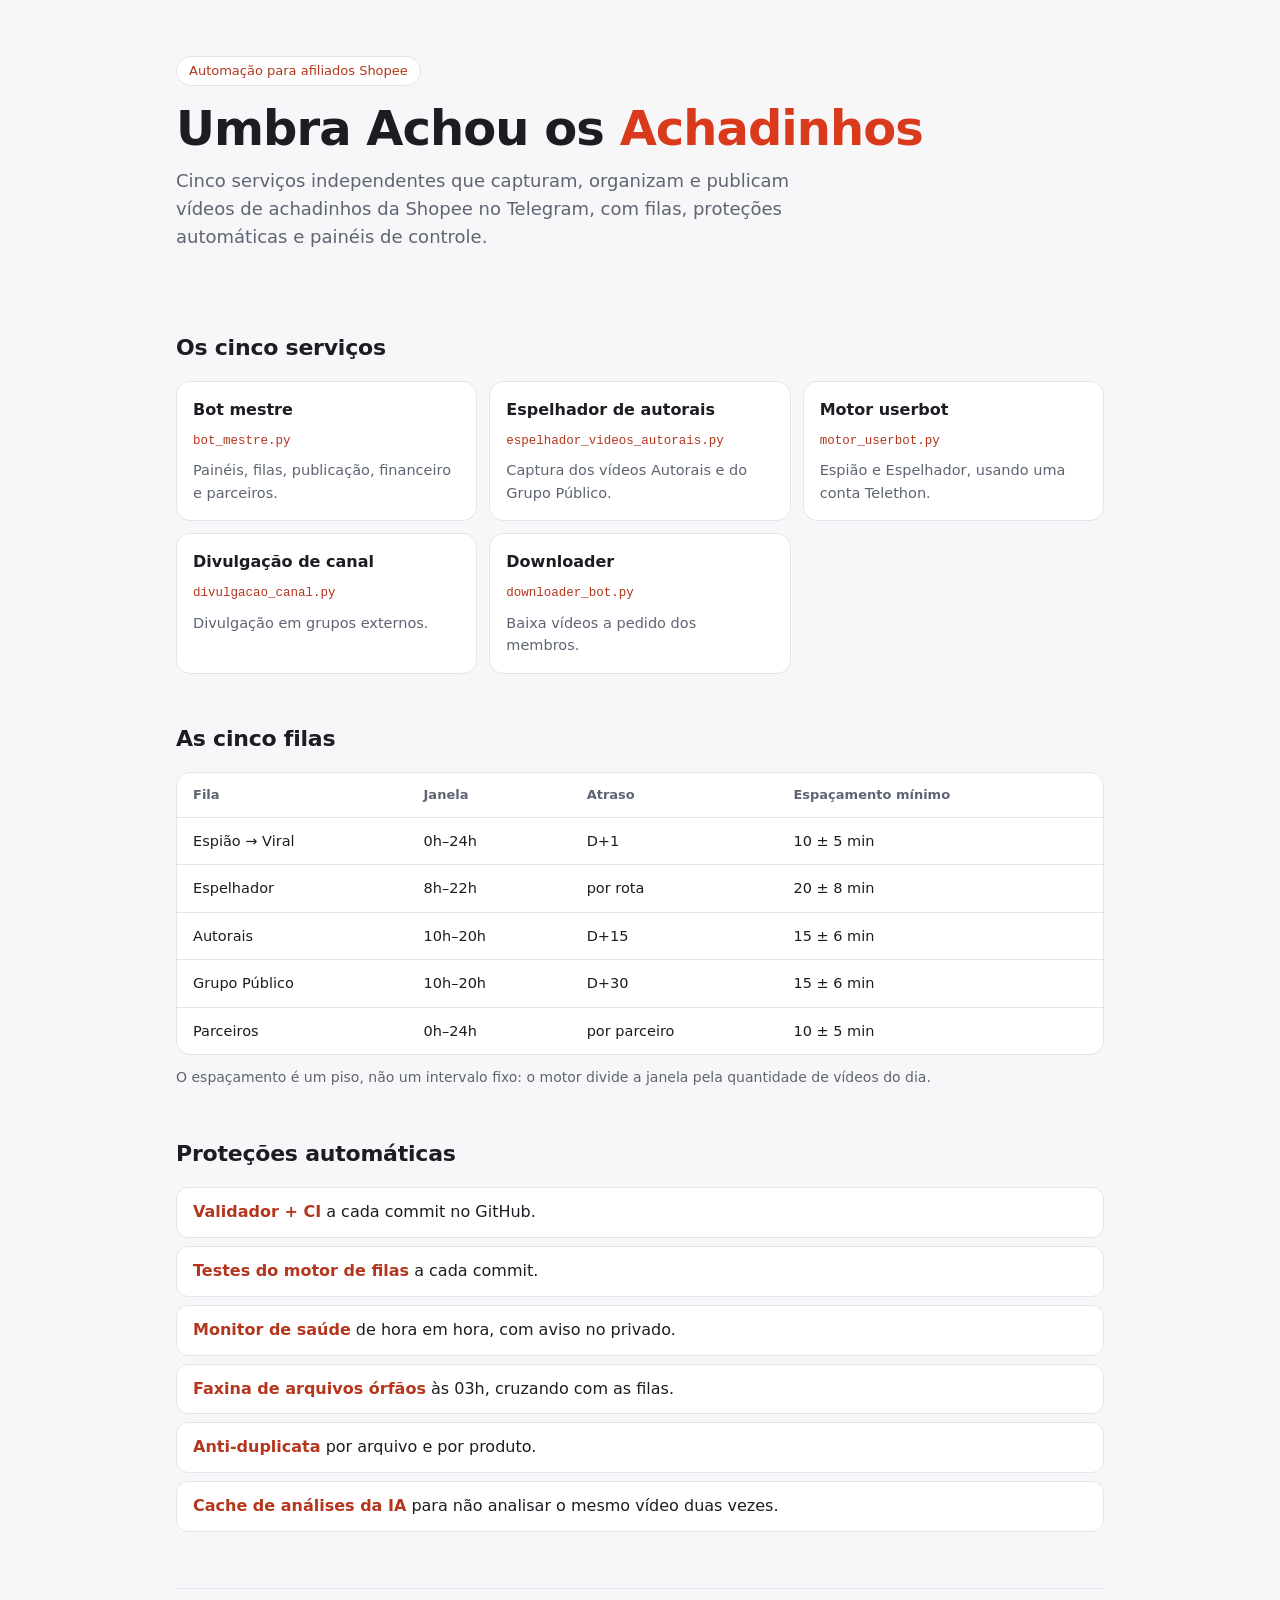
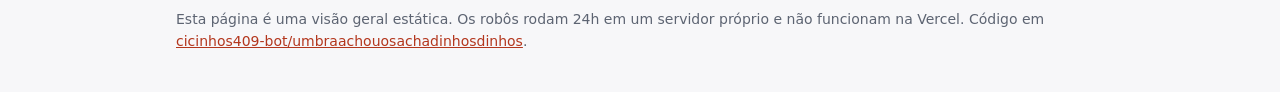
==== public/index.html @ 1a8b293b "vercel: site estático de visão geral e vercel.json Adiciona public/index.html (visão geral dos servi" ====
<!doctype html>
<html lang="pt-BR">
<head>
<meta charset="utf-8">
<meta name="viewport" content="width=device-width, initial-scale=1">
<title>Umbra Achou os Achadinhos</title>
<meta name="description" content="Visão geral do ecossistema de automação para afiliados Shopee no Telegram: serviços, filas e proteções.">
<link rel="icon" href="data:image/svg+xml,%3Csvg xmlns='http://www.w3.org/2000/svg' viewBox='0 0 64 64'%3E%3Crect width='64' height='64' rx='14' fill='%23ee4d2d'/%3E%3Cpath d='M20 24h24l-2 22H22z' fill='none' stroke='%23fff' stroke-width='4' stroke-linejoin='round'/%3E%3Cpath d='M26 24a6 6 0 0 1 12 0' fill='none' stroke='%23fff' stroke-width='4'/%3E%3C/svg%3E">
<style>
  :root {
    --bg: #0f1115;
    --card: #181b22;
    --line: #272b35;
    --text: #eef0f4;
    --muted: #9aa1b0;
    --accent: #ee4d2d;
    --accent-2: #ffb199;
  }
  @media (prefers-color-scheme: light) {
    :root {
      --bg: #f7f7f9;
      --card: #ffffff;
      --line: #e3e5ea;
      --text: #1b1d23;
      --muted: #5d6472;
      --accent: #d93a1c;
      --accent-2: #b3361d;
    }
  }
  * { box-sizing: border-box; }
  html { -webkit-text-size-adjust: 100%; }
  body {
    margin: 0;
    background: var(--bg);
    color: var(--text);
    font: 16px/1.55 system-ui, -apple-system, "Segoe UI", Roboto, sans-serif;
  }
  .wrap { max-width: 960px; margin: 0 auto; padding: 0 16px; }
  header { padding: 56px 0 32px; }
  .tag {
    display: inline-block;
    font-size: 13px;
    color: var(--accent-2);
    border: 1px solid var(--line);
    border-radius: 999px;
    padding: 4px 12px;
    background: var(--card);
  }
  h1 { font-size: clamp(30px, 6vw, 48px); line-height: 1.1; margin: 16px 0 12px; letter-spacing: -0.02em; }
  h1 span { color: var(--accent); }
  .lead { color: var(--muted); max-width: 640px; margin: 0; font-size: 18px; }
  h2 { font-size: 22px; margin: 48px 0 16px; letter-spacing: -0.01em; }
  .grid { display: grid; gap: 12px; grid-template-columns: repeat(auto-fill, minmax(260px, 1fr)); }
  .card { background: var(--card); border: 1px solid var(--line); border-radius: 14px; padding: 16px; }
  .card h3 { margin: 0 0 4px; font-size: 16px; }
  .card code { font-size: 12.5px; color: var(--accent-2); }
  .card p { margin: 8px 0 0; color: var(--muted); font-size: 14.5px; }
  .table-box { overflow-x: auto; border: 1px solid var(--line); border-radius: 14px; background: var(--card); }
  table { border-collapse: collapse; width: 100%; min-width: 520px; font-size: 14.5px; }
  th, td { text-align: left; padding: 12px 16px; border-bottom: 1px solid var(--line); }
  th { color: var(--muted); font-weight: 600; font-size: 13px; }
  tr:last-child td { border-bottom: 0; }
  ul.checks { list-style: none; margin: 0; padding: 0; display: grid; gap: 8px; }
  ul.checks li { background: var(--card); border: 1px solid var(--line); border-radius: 12px; padding: 12px 16px; }
  ul.checks b { color: var(--accent-2); }
  .note { color: var(--muted); font-size: 14px; margin-top: 12px; }
  footer { margin: 56px 0 40px; padding-top: 20px; border-top: 1px solid var(--line); color: var(--muted); font-size: 14px; }
  footer a { color: var(--accent-2); }
</style>
</head>
<body>
<div class="wrap">
  <header>
    <span class="tag">Automação para afiliados Shopee</span>
    <h1>Umbra Achou os <span>Achadinhos</span></h1>
    <p class="lead">Cinco serviços independentes que capturam, organizam e publicam vídeos de achadinhos da Shopee no Telegram, com filas, proteções automáticas e painéis de controle.</p>
  </header>

  <main>
    <h2>Os cinco serviços</h2>
    <div class="grid">
      <div class="card"><h3>Bot mestre</h3><code>bot_mestre.py</code><p>Painéis, filas, publicação, financeiro e parceiros.</p></div>
      <div class="card"><h3>Espelhador de autorais</h3><code>espelhador_videos_autorais.py</code><p>Captura dos vídeos Autorais e do Grupo Público.</p></div>
      <div class="card"><h3>Motor userbot</h3><code>motor_userbot.py</code><p>Espião e Espelhador, usando uma conta Telethon.</p></div>
      <div class="card"><h3>Divulgação de canal</h3><code>divulgacao_canal.py</code><p>Divulgação em grupos externos.</p></div>
      <div class="card"><h3>Downloader</h3><code>downloader_bot.py</code><p>Baixa vídeos a pedido dos membros.</p></div>
    </div>

    <h2>As cinco filas</h2>
    <div class="table-box">
      <table>
        <thead><tr><th>Fila</th><th>Janela</th><th>Atraso</th><th>Espaçamento mínimo</th></tr></thead>
        <tbody>
          <tr><td>Espião → Viral</td><td>0h–24h</td><td>D+1</td><td>10 ± 5 min</td></tr>
          <tr><td>Espelhador</td><td>8h–22h</td><td>por rota</td><td>20 ± 8 min</td></tr>
          <tr><td>Autorais</td><td>10h–20h</td><td>D+15</td><td>15 ± 6 min</td></tr>
          <tr><td>Grupo Público</td><td>10h–20h</td><td>D+30</td><td>15 ± 6 min</td></tr>
          <tr><td>Parceiros</td><td>0h–24h</td><td>por parceiro</td><td>10 ± 5 min</td></tr>
        </tbody>
      </table>
    </div>
    <p class="note">O espaçamento é um piso, não um intervalo fixo: o motor divide a janela pela quantidade de vídeos do dia.</p>

    <h2>Proteções automáticas</h2>
    <ul class="checks">
      <li><b>Validador + CI</b> a cada commit no GitHub.</li>
      <li><b>Testes do motor de filas</b> a cada commit.</li>
      <li><b>Monitor de saúde</b> de hora em hora, com aviso no privado.</li>
      <li><b>Faxina de arquivos órfãos</b> às 03h, cruzando com as filas.</li>
      <li><b>Anti-duplicata</b> por arquivo e por produto.</li>
      <li><b>Cache de análises da IA</b> para não analisar o mesmo vídeo duas vezes.</li>
    </ul>
  </main>

  <footer>
    Esta página é uma visão geral estática. Os robôs rodam 24h em um servidor próprio e não funcionam na Vercel.
    Código em <a href="https://github.com/cicinhos409-bot/umbraachouosachadinhosdinhos">cicinhos409-bot/umbraachouosachadinhosdinhos</a>.
  </footer>
</div>
</body>
</html>
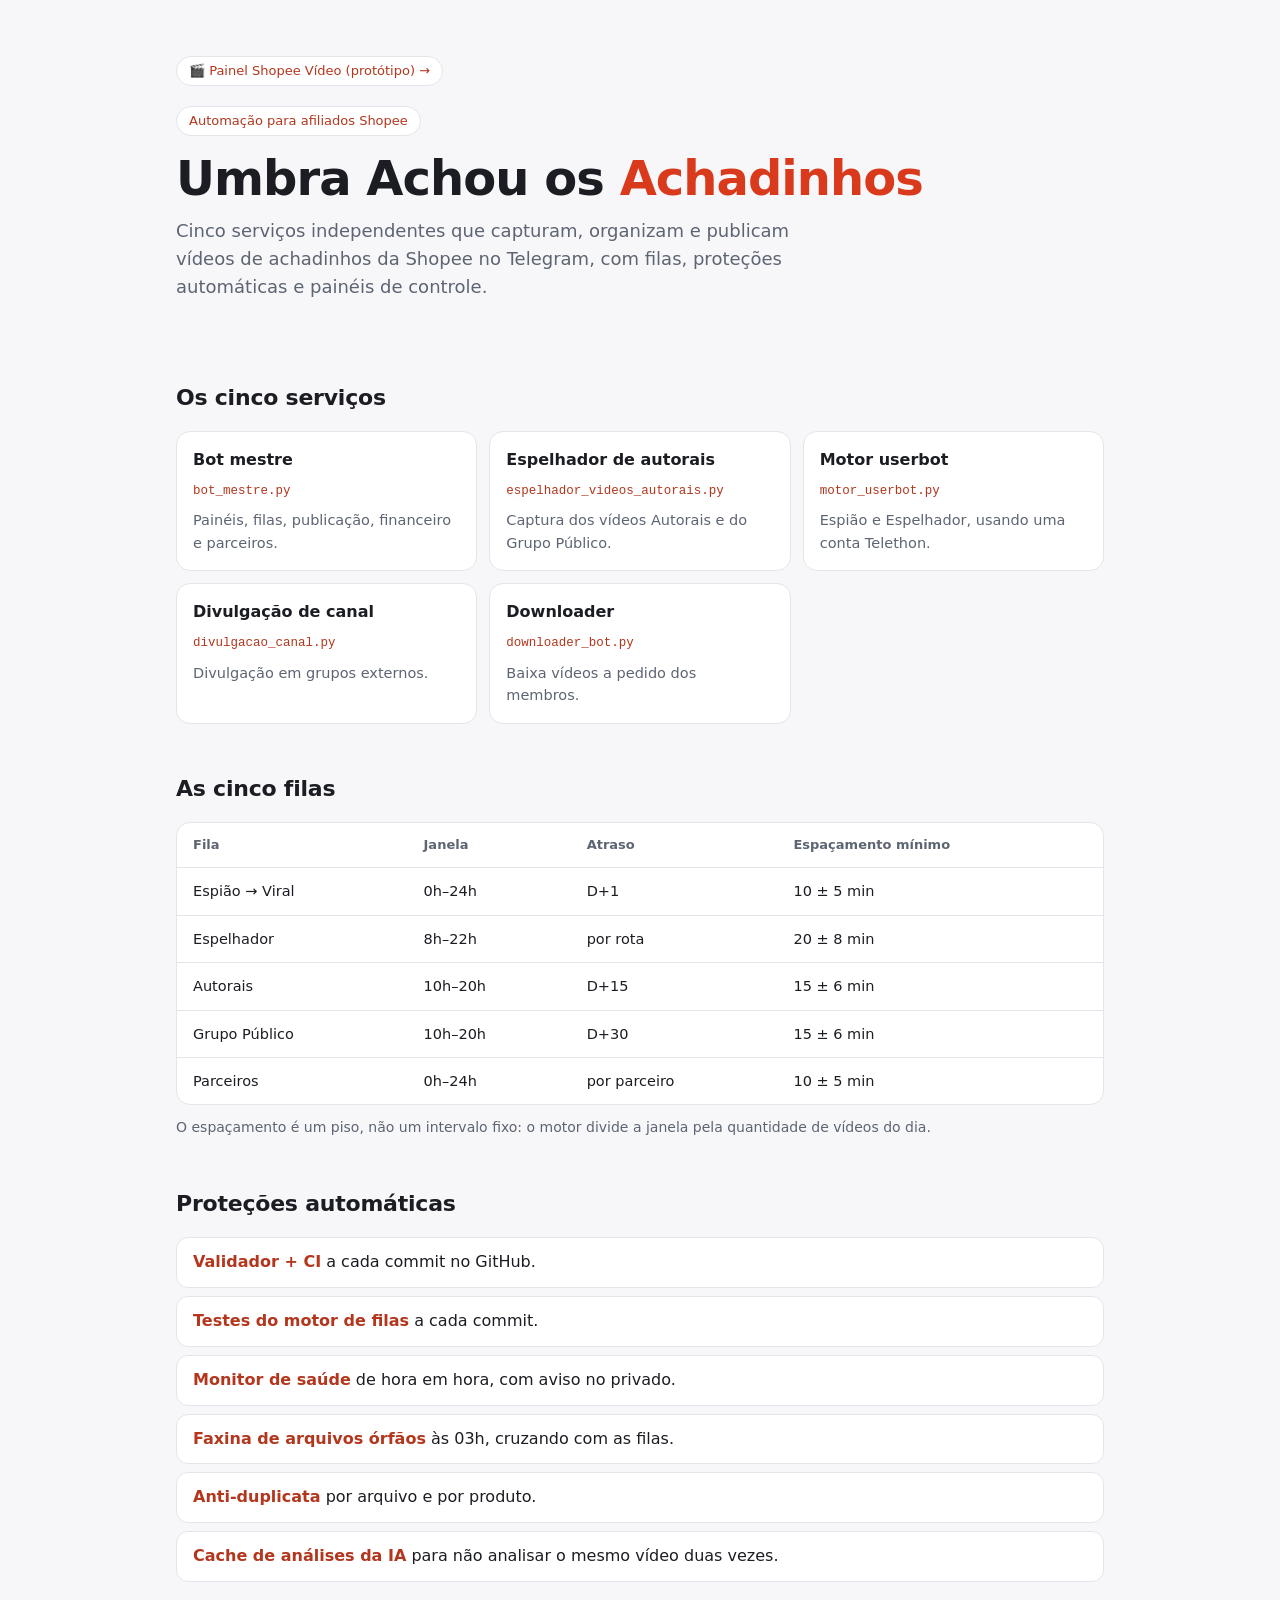
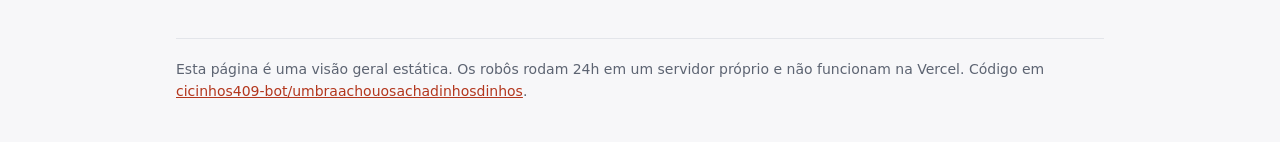
==== commit a46b785c: "public: painel web da Shopee Vídeo (protótipo da tela) Página /shopee-video com as mesmas opções do " ====
--- a/public/index.html
+++ b/public/index.html
@@ -71,6 +71,7 @@
 <body>
 <div class="wrap">
   <header>
+    <p style="margin:0 0 20px"><a href="/shopee-video" class="tag" style="text-decoration:none">🎬 Painel Shopee Vídeo (protótipo) →</a></p>
     <span class="tag">Automação para afiliados Shopee</span>
     <h1>Umbra Achou os <span>Achadinhos</span></h1>
     <p class="lead">Cinco serviços independentes que capturam, organizam e publicam vídeos de achadinhos da Shopee no Telegram, com filas, proteções automáticas e painéis de controle.</p>
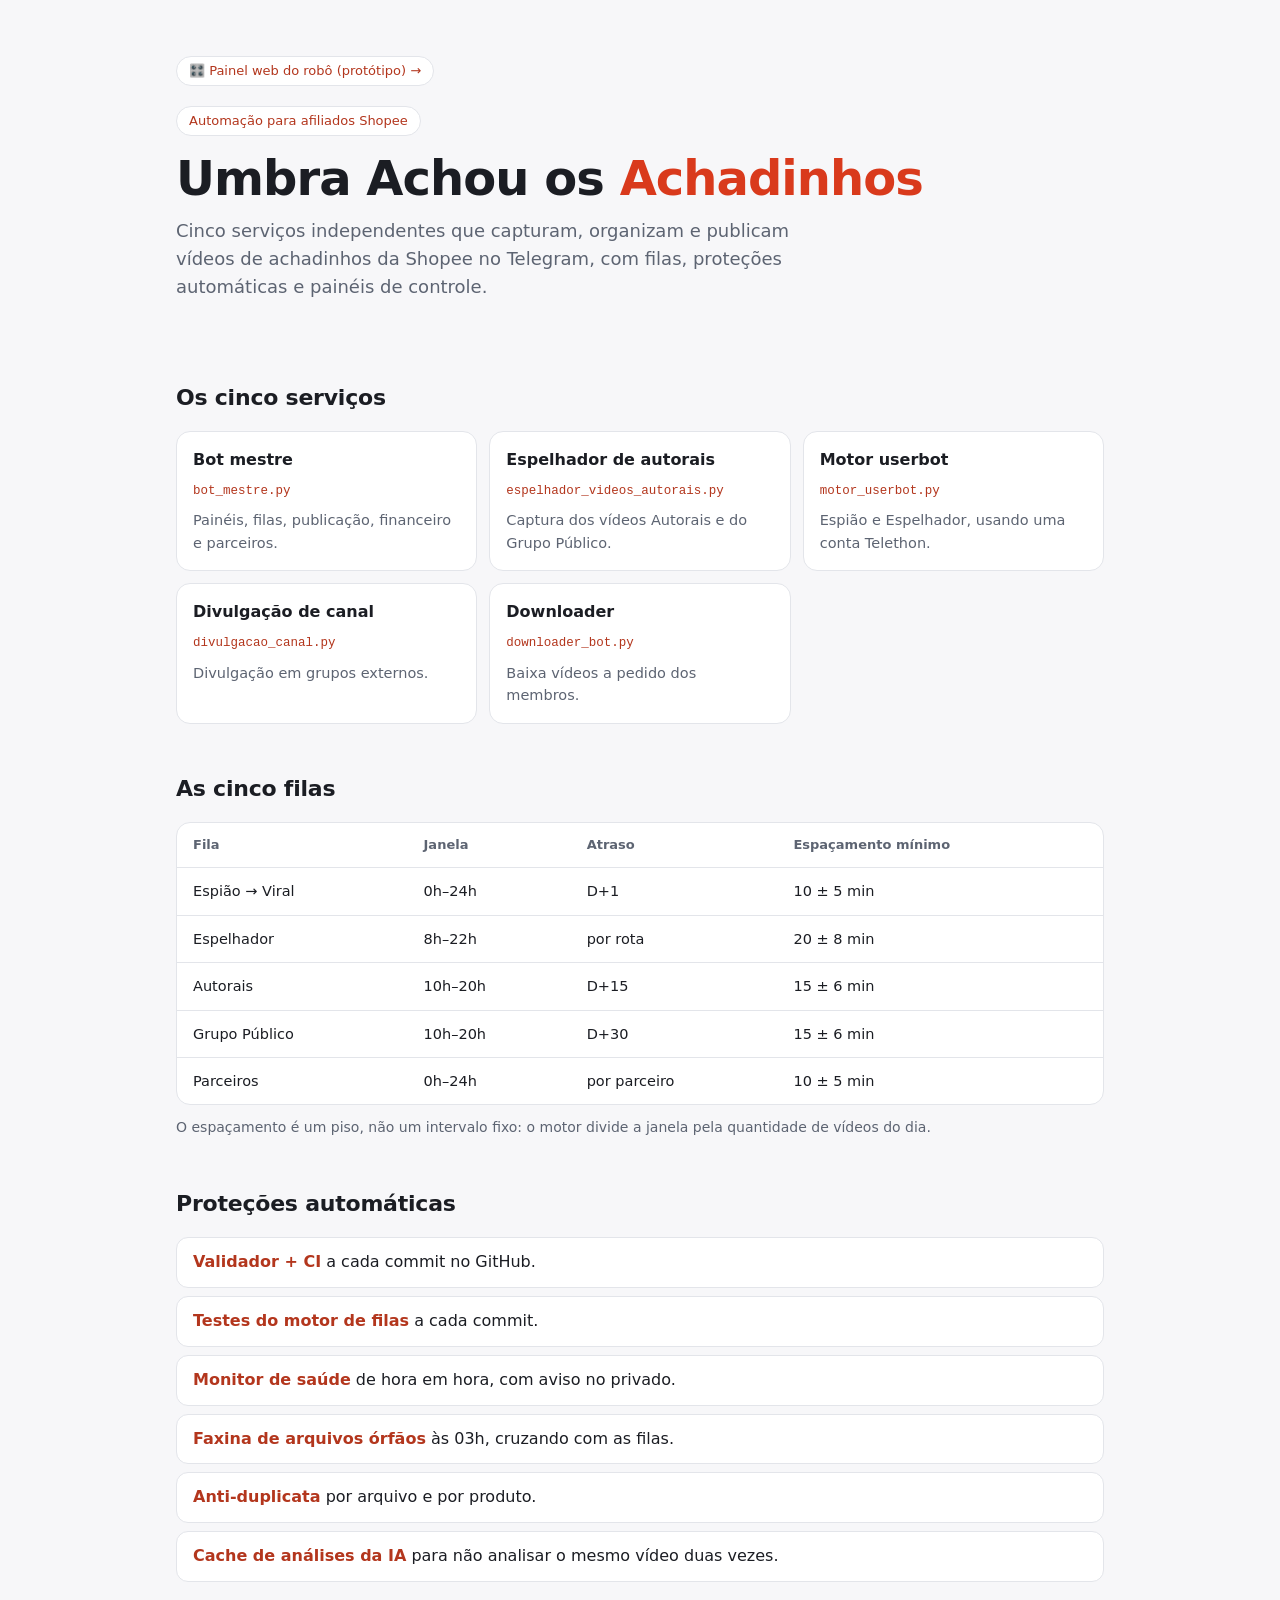
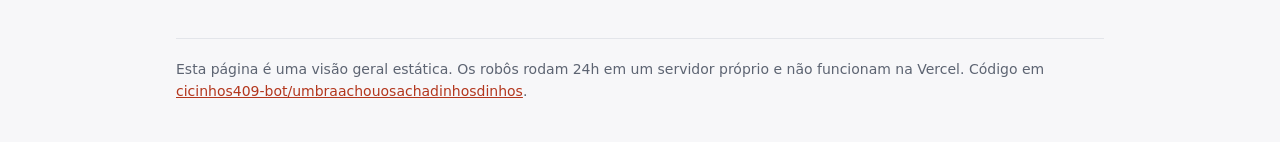
==== commit f20e0c41: "public: painéis web do restante do bot (protótipo da tela) Acrescenta as páginas do painel web para " ====
--- a/public/index.html
+++ b/public/index.html
@@ -71,7 +71,7 @@
 <body>
 <div class="wrap">
   <header>
-    <p style="margin:0 0 20px"><a href="/shopee-video" class="tag" style="text-decoration:none">🎬 Painel Shopee Vídeo (protótipo) →</a></p>
+    <p style="margin:0 0 20px"><a href="/painel" class="tag" style="text-decoration:none">🎛️ Painel web do robô (protótipo) →</a></p>
     <span class="tag">Automação para afiliados Shopee</span>
     <h1>Umbra Achou os <span>Achadinhos</span></h1>
     <p class="lead">Cinco serviços independentes que capturam, organizam e publicam vídeos de achadinhos da Shopee no Telegram, com filas, proteções automáticas e painéis de controle.</p>
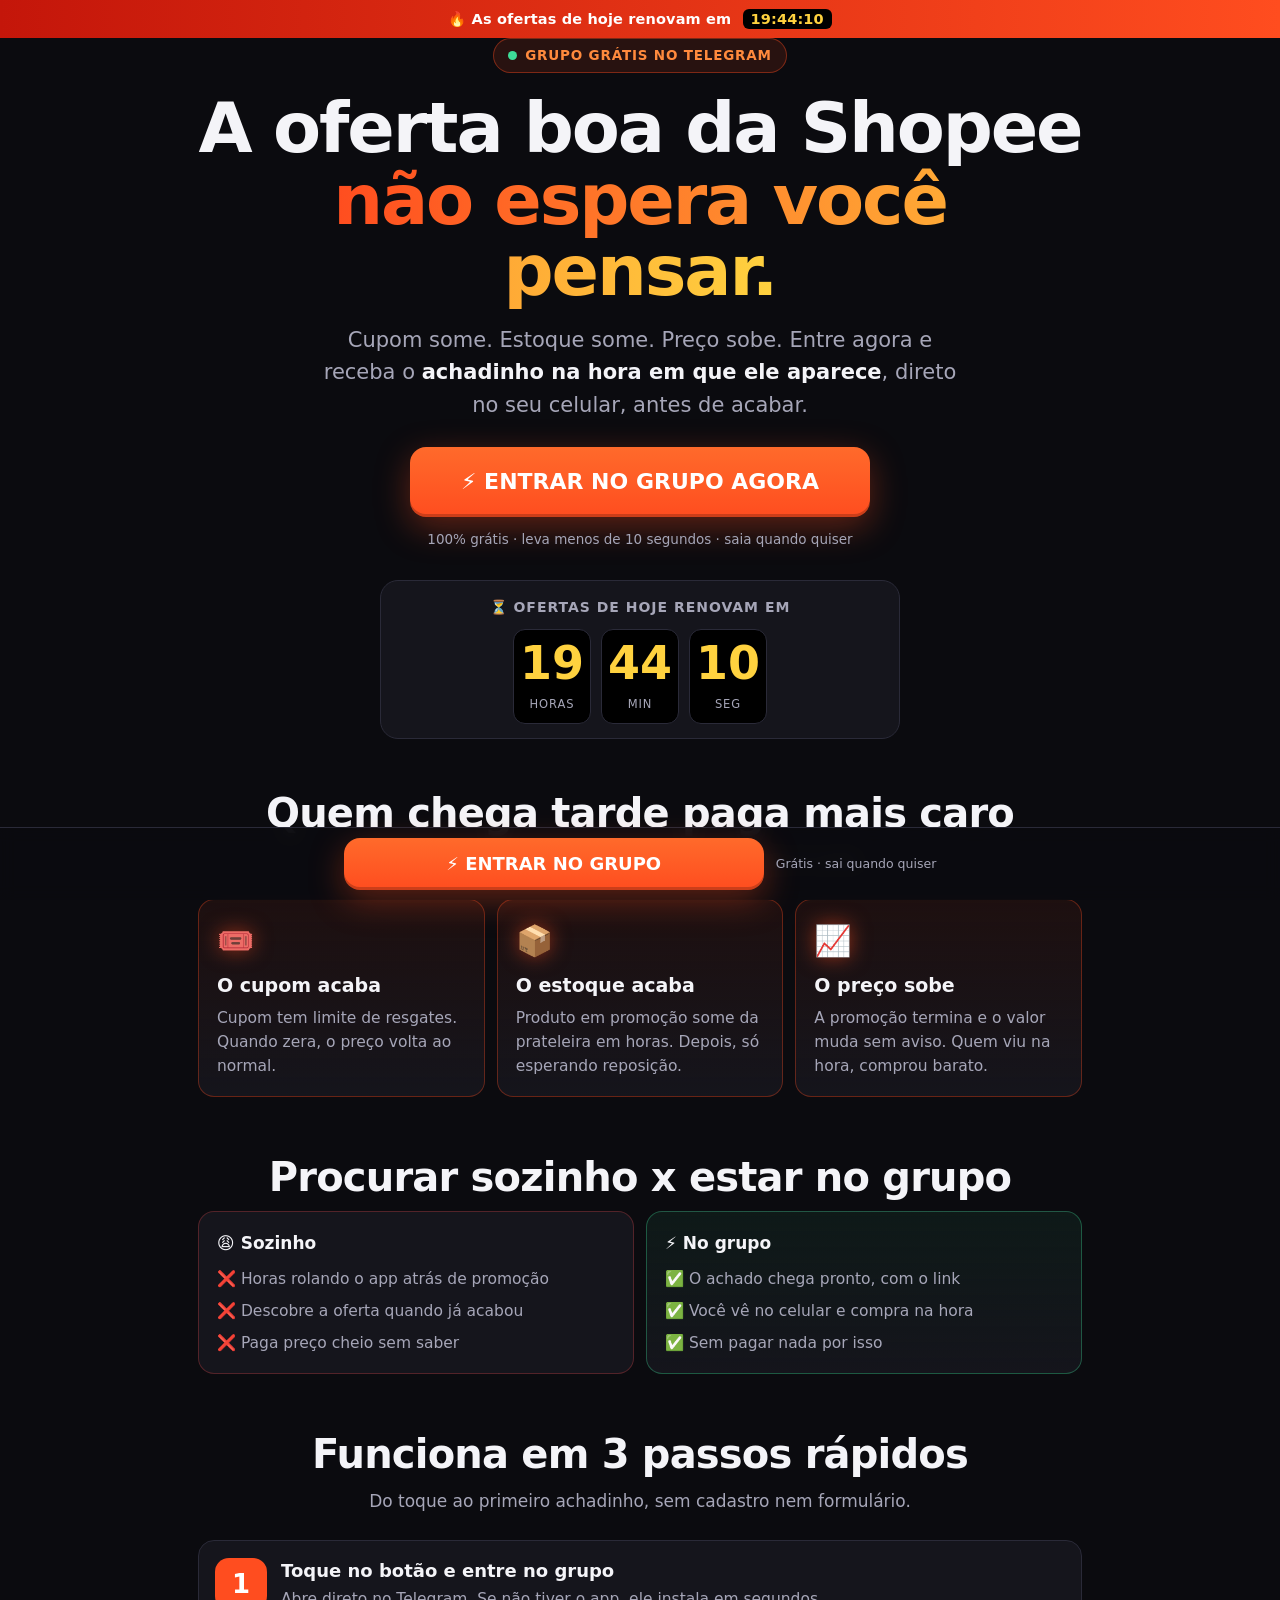
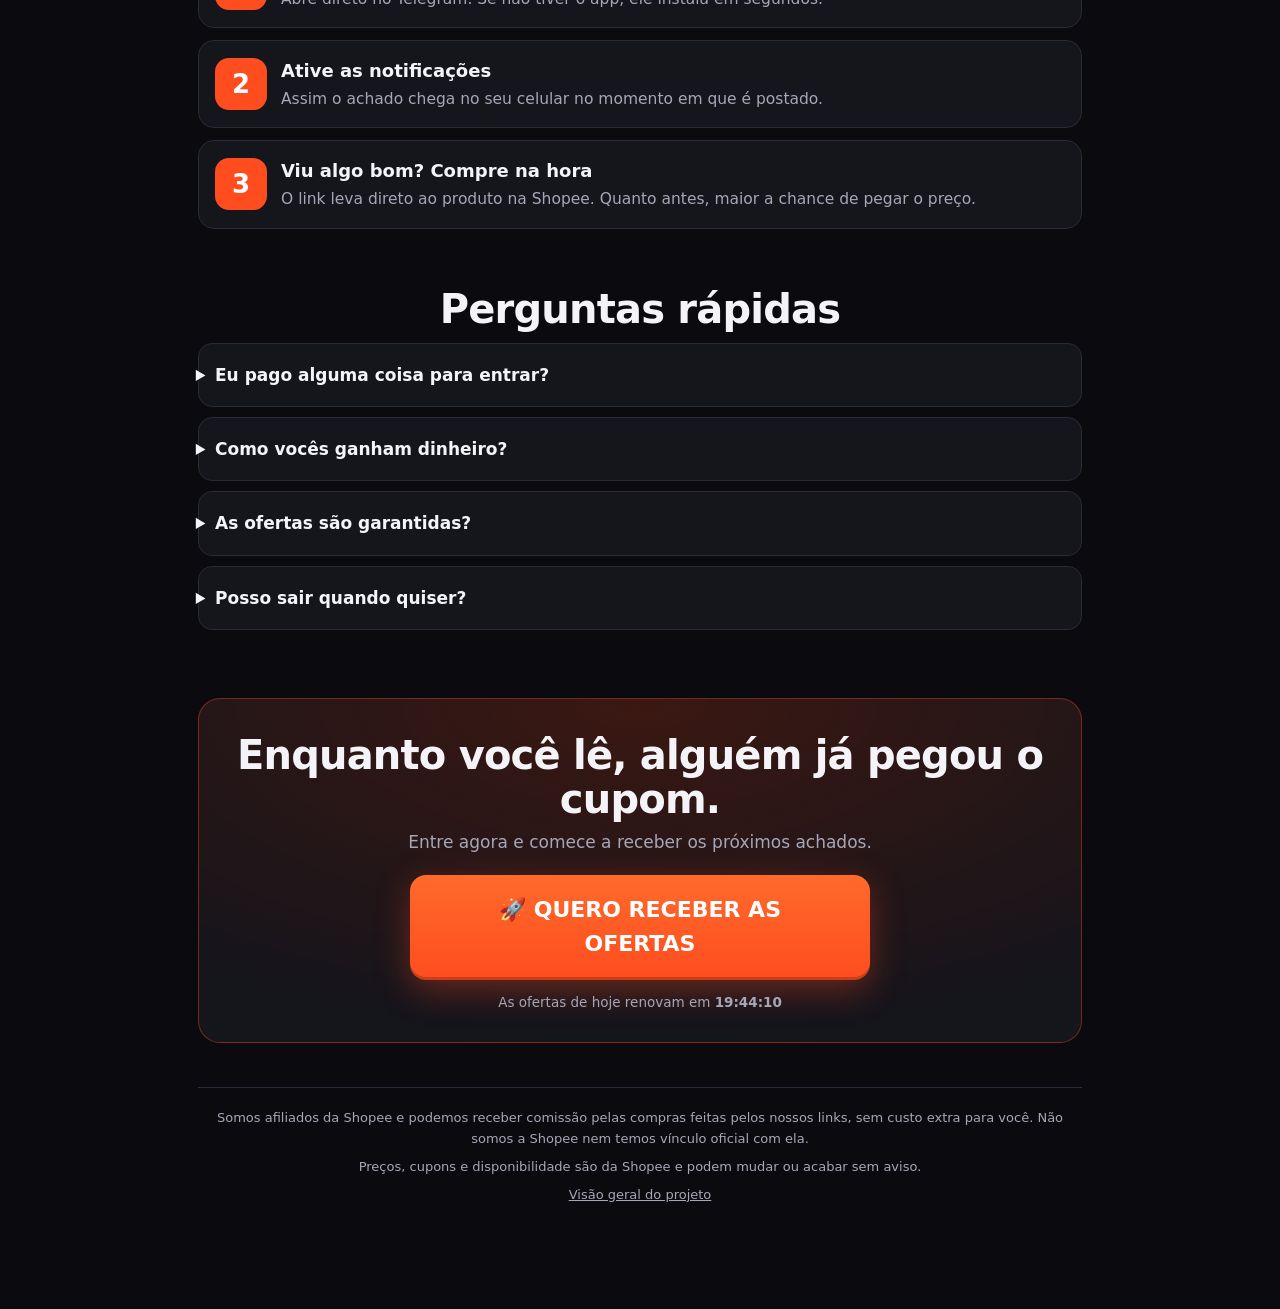
==== commit b0b013b8: "public: landing de entrada com urgência e contagem até a renovação das ofertas A visão geral antiga " ====
--- a/public/index.html
+++ b/public/index.html
@@ -3,120 +3,235 @@
 <head>
 <meta charset="utf-8">
 <meta name="viewport" content="width=device-width, initial-scale=1">
-<title>Umbra Achou os Achadinhos</title>
-<meta name="description" content="Visão geral do ecossistema de automação para afiliados Shopee no Telegram: serviços, filas e proteções.">
-<link rel="icon" href="data:image/svg+xml,%3Csvg xmlns='http://www.w3.org/2000/svg' viewBox='0 0 64 64'%3E%3Crect width='64' height='64' rx='14' fill='%23ee4d2d'/%3E%3Cpath d='M20 24h24l-2 22H22z' fill='none' stroke='%23fff' stroke-width='4' stroke-linejoin='round'/%3E%3Cpath d='M26 24a6 6 0 0 1 12 0' fill='none' stroke='%23fff' stroke-width='4'/%3E%3C/svg%3E">
+<title>Umbra Achou os Achadinhos - Ofertas da Shopee antes de acabar</title>
+<meta name="description" content="Entre no grupo grátis do Telegram e receba achadinhos e cupons da Shopee na hora em que aparecem. Oferta boa não espera.">
+<meta property="og:title" content="Achadinhos da Shopee na hora que aparecem">
+<meta property="og:description" content="Grupo grátis no Telegram. Oferta boa acaba rápido: quem entra primeiro, compra primeiro.">
+<meta property="og:type" content="website">
+<meta name="theme-color" content="#0b0b0f">
+<link rel="icon" href="data:image/svg+xml,%3Csvg xmlns='http://www.w3.org/2000/svg' viewBox='0 0 64 64'%3E%3Crect width='64' height='64' rx='14' fill='%23ee4d2d'/%3E%3Cpath d='M36 8 18 36h12l-4 20 20-30H34z' fill='%23fff'/%3E%3C/svg%3E">
 <style>
   :root {
-    --bg: #0f1115;
-    --card: #181b22;
-    --line: #272b35;
-    --text: #eef0f4;
-    --muted: #9aa1b0;
-    --accent: #ee4d2d;
-    --accent-2: #ffb199;
-  }
-  @media (prefers-color-scheme: light) {
-    :root {
-      --bg: #f7f7f9;
-      --card: #ffffff;
-      --line: #e3e5ea;
-      --text: #1b1d23;
-      --muted: #5d6472;
-      --accent: #d93a1c;
-      --accent-2: #b3361d;
-    }
+    --bg: #0b0b0f; --card: #15151c; --card-2: #1c1c26; --line: #2a2a38;
+    --text: #f4f4f8; --muted: #a6a6b8; --accent: #ff4d1f; --accent-2: #ff8a3d;
+    --hot: #ffd23f; --ok: #3ddc97;
   }
   * { box-sizing: border-box; }
-  html { -webkit-text-size-adjust: 100%; }
-  body {
-    margin: 0;
-    background: var(--bg);
-    color: var(--text);
-    font: 16px/1.55 system-ui, -apple-system, "Segoe UI", Roboto, sans-serif;
-  }
-  .wrap { max-width: 960px; margin: 0 auto; padding: 0 16px; }
-  header { padding: 56px 0 32px; }
-  .tag {
-    display: inline-block;
-    font-size: 13px;
-    color: var(--accent-2);
-    border: 1px solid var(--line);
-    border-radius: 999px;
-    padding: 4px 12px;
-    background: var(--card);
-  }
-  h1 { font-size: clamp(30px, 6vw, 48px); line-height: 1.1; margin: 16px 0 12px; letter-spacing: -0.02em; }
-  h1 span { color: var(--accent); }
-  .lead { color: var(--muted); max-width: 640px; margin: 0; font-size: 18px; }
-  h2 { font-size: 22px; margin: 48px 0 16px; letter-spacing: -0.01em; }
-  .grid { display: grid; gap: 12px; grid-template-columns: repeat(auto-fill, minmax(260px, 1fr)); }
-  .card { background: var(--card); border: 1px solid var(--line); border-radius: 14px; padding: 16px; }
-  .card h3 { margin: 0 0 4px; font-size: 16px; }
-  .card code { font-size: 12.5px; color: var(--accent-2); }
-  .card p { margin: 8px 0 0; color: var(--muted); font-size: 14.5px; }
-  .table-box { overflow-x: auto; border: 1px solid var(--line); border-radius: 14px; background: var(--card); }
-  table { border-collapse: collapse; width: 100%; min-width: 520px; font-size: 14.5px; }
-  th, td { text-align: left; padding: 12px 16px; border-bottom: 1px solid var(--line); }
-  th { color: var(--muted); font-weight: 600; font-size: 13px; }
-  tr:last-child td { border-bottom: 0; }
-  ul.checks { list-style: none; margin: 0; padding: 0; display: grid; gap: 8px; }
-  ul.checks li { background: var(--card); border: 1px solid var(--line); border-radius: 12px; padding: 12px 16px; }
-  ul.checks b { color: var(--accent-2); }
-  .note { color: var(--muted); font-size: 14px; margin-top: 12px; }
-  footer { margin: 56px 0 40px; padding-top: 20px; border-top: 1px solid var(--line); color: var(--muted); font-size: 14px; }
-  footer a { color: var(--accent-2); }
+  html { scroll-behavior: smooth; -webkit-text-size-adjust: 100%; }
+  @media (prefers-reduced-motion: reduce) { html { scroll-behavior: auto; } * { animation: none !important; } }
+  body { margin: 0; background: var(--bg); color: var(--text); font: 17px/1.55 system-ui, -apple-system, "Segoe UI", Roboto, sans-serif; padding-bottom: 84px; }
+  a { color: inherit; }
+  .wrap { max-width: 920px; margin: 0 auto; padding: 0 18px; }
+
+  /* Faixa de urgência no topo */
+  .urgencia { position: sticky; top: 0; z-index: 40; background: linear-gradient(90deg, #c4160a, var(--accent)); color: #fff; text-align: center; padding: 8px 12px; font-weight: 700; font-size: 14.5px; letter-spacing: .01em; }
+  .urgencia .tempo { font-variant-numeric: tabular-nums; background: #000; color: var(--hot); padding: 2px 8px; border-radius: 6px; margin-left: 6px; }
+
+  header { padding: 44px 0 20px; text-align: center; }
+  .selo { display: inline-flex; align-items: center; gap: 8px; border: 1px solid #ff4d1f66; background: #ff4d1f1f; color: var(--accent-2); padding: 6px 14px; border-radius: 999px; font-size: 13.5px; font-weight: 700; text-transform: uppercase; letter-spacing: .06em; }
+  .ponto { width: 9px; height: 9px; border-radius: 50%; background: var(--ok); box-shadow: 0 0 0 0 #3ddc9788; animation: pulsa 1.6s infinite; }
+  @keyframes pulsa { 70% { box-shadow: 0 0 0 10px #3ddc9700; } 100% { box-shadow: 0 0 0 0 #3ddc9700; } }
+  h1 { font-size: clamp(36px, 8.4vw, 70px); line-height: 1.02; margin: 20px 0 16px; letter-spacing: -.03em; font-weight: 900; }
+  h1 em { font-style: normal; background: linear-gradient(90deg, var(--accent), var(--hot)); -webkit-background-clip: text; background-clip: text; color: transparent; }
+  .sub { color: var(--muted); font-size: clamp(17px, 3.6vw, 21px); max-width: 640px; margin: 0 auto 26px; }
+  .sub b { color: var(--text); }
+
+  .cta { display: inline-flex; align-items: center; justify-content: center; gap: 10px; background: linear-gradient(180deg, #ff6a2b, var(--accent)); color: #fff; font-weight: 900; font-size: clamp(18px, 4.4vw, 22px); text-decoration: none; padding: 18px 30px; border-radius: 16px; border: 0; box-shadow: 0 10px 34px #ff4d1f59, inset 0 -3px 0 #0003; min-height: 60px; cursor: pointer; animation: balanca 3.2s ease-in-out infinite; width: min(100%, 460px); }
+  .cta:hover { filter: brightness(1.08); }
+  .cta:focus-visible { outline: 3px solid var(--hot); outline-offset: 3px; }
+  @keyframes balanca { 0%, 88%, 100% { transform: none; } 91% { transform: scale(1.04) rotate(-.6deg); } 94% { transform: scale(1.04) rotate(.6deg); } 97% { transform: scale(1.02); } }
+  .micro { color: var(--muted); font-size: 13.5px; margin: 12px 0 0; }
+
+  /* Relógio grande */
+  .relogio { margin: 30px auto 0; max-width: 520px; background: var(--card); border: 1px solid var(--line); border-radius: 18px; padding: 16px 14px 14px; }
+  .relogio p { margin: 0 0 10px; font-size: 14px; color: var(--muted); text-transform: uppercase; letter-spacing: .07em; font-weight: 700; }
+  .digitos { display: flex; justify-content: center; gap: 10px; }
+  .dig { background: #000; border: 1px solid var(--line); border-radius: 12px; min-width: 76px; padding: 8px 6px; }
+  .dig b { display: block; font-size: clamp(32px, 9vw, 46px); line-height: 1.1; font-variant-numeric: tabular-nums; color: var(--hot); }
+  .dig span { font-size: 11.5px; color: var(--muted); text-transform: uppercase; letter-spacing: .08em; }
+
+  h2 { font-size: clamp(26px, 5.6vw, 40px); line-height: 1.1; letter-spacing: -.02em; margin: 0 0 12px; font-weight: 900; text-align: center; }
+  section { padding: 52px 0 6px; }
+  .lead { color: var(--muted); text-align: center; max-width: 620px; margin: 0 auto 26px; }
+
+  .grid { display: grid; gap: 12px; grid-template-columns: repeat(auto-fit, minmax(250px, 1fr)); }
+  .card { background: var(--card); border: 1px solid var(--line); border-radius: 16px; padding: 18px; }
+  .card h3 { margin: 6px 0 6px; font-size: 19px; }
+  .card p { margin: 0; color: var(--muted); font-size: 15.5px; }
+  .card .ic { font-size: 30px; }
+
+  /* O que acaba rápido */
+  .perde { border-color: #ff4d1f55; background: linear-gradient(180deg, #ff4d1f14, var(--card)); }
+  .perde .ic { filter: drop-shadow(0 0 10px #ff4d1f88); }
+
+  .passos { counter-reset: p; display: grid; gap: 12px; }
+  .passo { display: grid; grid-template-columns: 52px 1fr; gap: 14px; align-items: center; background: var(--card); border: 1px solid var(--line); border-radius: 16px; padding: 16px; }
+  .passo::before { counter-increment: p; content: counter(p); display: grid; place-items: center; width: 52px; height: 52px; border-radius: 14px; background: var(--accent); color: #fff; font-weight: 900; font-size: 26px; }
+  .passo b { display: block; font-size: 18px; }
+  .passo span { color: var(--muted); font-size: 15.5px; }
+
+  .comparar { display: grid; gap: 12px; grid-template-columns: 1fr 1fr; }
+  .comparar .lado { border-radius: 16px; padding: 18px; border: 1px solid var(--line); background: var(--card); }
+  .comparar .lado.ruim { border-color: #ff4d4d44; }
+  .comparar .lado.bom { border-color: #3ddc9755; background: linear-gradient(180deg, #3ddc9712, var(--card)); }
+  .comparar h3 { margin: 0 0 10px; font-size: 17px; }
+  .comparar ul { margin: 0; padding: 0; list-style: none; display: grid; gap: 8px; font-size: 15.5px; color: var(--muted); }
+  @media (max-width: 560px) { .comparar { grid-template-columns: 1fr; } }
+
+  .final { margin-top: 52px; text-align: center; background: radial-gradient(120% 140% at 50% 0%, #ff4d1f33, var(--card) 70%); border: 1px solid #ff4d1f66; border-radius: 22px; padding: 34px 18px 30px; }
+  .final h2 { margin-bottom: 8px; }
+
+  details { background: var(--card); border: 1px solid var(--line); border-radius: 14px; padding: 4px 16px; margin-bottom: 10px; }
+  summary { cursor: pointer; font-weight: 700; padding: 14px 0; list-style-position: outside; }
+  summary:focus-visible { outline: 2px solid var(--accent); outline-offset: 2px; }
+  details p { color: var(--muted); margin: 0 0 14px; font-size: 15.5px; }
+
+  footer { margin: 44px 0 20px; padding-top: 20px; border-top: 1px solid var(--line); color: var(--muted); font-size: 13px; text-align: center; }
+  footer p { margin: 0 0 8px; }
+
+  /* Botão fixo no celular */
+  .barra { position: fixed; left: 0; right: 0; bottom: 0; z-index: 45; background: #0b0b0fee; backdrop-filter: blur(8px); border-top: 1px solid var(--line); padding: 10px 14px calc(10px + env(safe-area-inset-bottom)); display: flex; gap: 12px; align-items: center; justify-content: center; }
+  .barra .cta { animation: none; min-height: 52px; padding: 12px 22px; font-size: 18px; width: min(100%, 420px); }
+  .barra small { color: var(--muted); font-size: 12.5px; display: none; }
+  @media (min-width: 700px) { .barra small { display: block; } }
+
+  #aviso { position: fixed; left: 50%; bottom: 100px; transform: translateX(-50%); background: #fff; color: #111; padding: 10px 16px; border-radius: 12px; font-size: 14px; max-width: calc(100% - 32px); opacity: 0; pointer-events: none; transition: opacity .2s; z-index: 60; }
+  #aviso.on { opacity: 1; }
 </style>
 </head>
 <body>
-<div class="wrap">
-  <header>
-    <p style="margin:0 0 20px"><a href="/painel" class="tag" style="text-decoration:none">🎛️ Painel web do robô (protótipo) →</a></p>
-    <span class="tag">Automação para afiliados Shopee</span>
-    <h1>Umbra Achou os <span>Achadinhos</span></h1>
-    <p class="lead">Cinco serviços independentes que capturam, organizam e publicam vídeos de achadinhos da Shopee no Telegram, com filas, proteções automáticas e painéis de controle.</p>
-  </header>
-
-  <main>
-    <h2>Os cinco serviços</h2>
+
+<div class="urgencia" role="status">
+  🔥 As ofertas de hoje renovam em <span class="tempo" id="t-topo">--:--:--</span>
+</div>
+
+<header class="wrap">
+  <span class="selo"><span class="ponto" aria-hidden="true"></span> Grupo grátis no Telegram</span>
+  <h1>A oferta boa da Shopee <em>não espera você pensar.</em></h1>
+  <p class="sub">Cupom some. Estoque some. Preço sobe. Entre agora e receba o <b>achadinho na hora em que ele aparece</b>, direto no seu celular, antes de acabar.</p>
+
+  <a class="cta" href="#" data-entrar>⚡ ENTRAR NO GRUPO AGORA</a>
+  <p class="micro">100% grátis · leva menos de 10 segundos · saia quando quiser</p>
+
+  <div class="relogio" aria-label="Tempo até a renovação das ofertas do dia">
+    <p>⏳ Ofertas de hoje renovam em</p>
+    <div class="digitos">
+      <div class="dig"><b id="t-h">00</b><span>horas</span></div>
+      <div class="dig"><b id="t-m">00</b><span>min</span></div>
+      <div class="dig"><b id="t-s">00</b><span>seg</span></div>
+    </div>
+  </div>
+</header>
+
+<main class="wrap">
+
+  <section aria-labelledby="h-perde">
+    <h2 id="h-perde">Quem chega tarde paga mais caro</h2>
+    <p class="lead">Achadinho bom tem prazo, e quase sempre é curto.</p>
     <div class="grid">
-      <div class="card"><h3>Bot mestre</h3><code>bot_mestre.py</code><p>Painéis, filas, publicação, financeiro e parceiros.</p></div>
-      <div class="card"><h3>Espelhador de autorais</h3><code>espelhador_videos_autorais.py</code><p>Captura dos vídeos Autorais e do Grupo Público.</p></div>
-      <div class="card"><h3>Motor userbot</h3><code>motor_userbot.py</code><p>Espião e Espelhador, usando uma conta Telethon.</p></div>
-      <div class="card"><h3>Divulgação de canal</h3><code>divulgacao_canal.py</code><p>Divulgação em grupos externos.</p></div>
-      <div class="card"><h3>Downloader</h3><code>downloader_bot.py</code><p>Baixa vídeos a pedido dos membros.</p></div>
-    </div>
-
-    <h2>As cinco filas</h2>
-    <div class="table-box">
-      <table>
-        <thead><tr><th>Fila</th><th>Janela</th><th>Atraso</th><th>Espaçamento mínimo</th></tr></thead>
-        <tbody>
-          <tr><td>Espião → Viral</td><td>0h–24h</td><td>D+1</td><td>10 ± 5 min</td></tr>
-          <tr><td>Espelhador</td><td>8h–22h</td><td>por rota</td><td>20 ± 8 min</td></tr>
-          <tr><td>Autorais</td><td>10h–20h</td><td>D+15</td><td>15 ± 6 min</td></tr>
-          <tr><td>Grupo Público</td><td>10h–20h</td><td>D+30</td><td>15 ± 6 min</td></tr>
-          <tr><td>Parceiros</td><td>0h–24h</td><td>por parceiro</td><td>10 ± 5 min</td></tr>
-        </tbody>
-      </table>
-    </div>
-    <p class="note">O espaçamento é um piso, não um intervalo fixo: o motor divide a janela pela quantidade de vídeos do dia.</p>
-
-    <h2>Proteções automáticas</h2>
-    <ul class="checks">
-      <li><b>Validador + CI</b> a cada commit no GitHub.</li>
-      <li><b>Testes do motor de filas</b> a cada commit.</li>
-      <li><b>Monitor de saúde</b> de hora em hora, com aviso no privado.</li>
-      <li><b>Faxina de arquivos órfãos</b> às 03h, cruzando com as filas.</li>
-      <li><b>Anti-duplicata</b> por arquivo e por produto.</li>
-      <li><b>Cache de análises da IA</b> para não analisar o mesmo vídeo duas vezes.</li>
-    </ul>
-  </main>
+      <div class="card perde"><div class="ic">🎟️</div><h3>O cupom acaba</h3><p>Cupom tem limite de resgates. Quando zera, o preço volta ao normal.</p></div>
+      <div class="card perde"><div class="ic">📦</div><h3>O estoque acaba</h3><p>Produto em promoção some da prateleira em horas. Depois, só esperando reposição.</p></div>
+      <div class="card perde"><div class="ic">📈</div><h3>O preço sobe</h3><p>A promoção termina e o valor muda sem aviso. Quem viu na hora, comprou barato.</p></div>
+    </div>
+  </section>
+
+  <section aria-labelledby="h-comp">
+    <h2 id="h-comp">Procurar sozinho x estar no grupo</h2>
+    <div class="comparar">
+      <div class="lado ruim">
+        <h3>😩 Sozinho</h3>
+        <ul>
+          <li>❌ Horas rolando o app atrás de promoção</li>
+          <li>❌ Descobre a oferta quando já acabou</li>
+          <li>❌ Paga preço cheio sem saber</li>
+        </ul>
+      </div>
+      <div class="lado bom">
+        <h3>⚡ No grupo</h3>
+        <ul>
+          <li>✅ O achado chega pronto, com o link</li>
+          <li>✅ Você vê no celular e compra na hora</li>
+          <li>✅ Sem pagar nada por isso</li>
+        </ul>
+      </div>
+    </div>
+  </section>
+
+  <section aria-labelledby="h-como">
+    <h2 id="h-como">Funciona em 3 passos rápidos</h2>
+    <p class="lead">Do toque ao primeiro achadinho, sem cadastro nem formulário.</p>
+    <div class="passos">
+      <div class="passo"><div><b>Toque no botão e entre no grupo</b><span>Abre direto no Telegram. Se não tiver o app, ele instala em segundos.</span></div></div>
+      <div class="passo"><div><b>Ative as notificações</b><span>Assim o achado chega no seu celular no momento em que é postado.</span></div></div>
+      <div class="passo"><div><b>Viu algo bom? Compre na hora</b><span>O link leva direto ao produto na Shopee. Quanto antes, maior a chance de pegar o preço.</span></div></div>
+    </div>
+  </section>
+
+  <section aria-labelledby="h-faq">
+    <h2 id="h-faq">Perguntas rápidas</h2>
+    <details><summary>Eu pago alguma coisa para entrar?</summary><p>Não. Entrar e ficar no grupo é grátis. Você só paga o produto, se decidir comprar, direto na Shopee, pelo preço da Shopee.</p></details>
+    <details><summary>Como vocês ganham dinheiro?</summary><p>Participamos do Programa de Afiliados da Shopee. Se você comprar por um link nosso, podemos receber uma comissão da Shopee, sem custo extra para você.</p></details>
+    <details><summary>As ofertas são garantidas?</summary><p>Não. Preço, cupom e estoque são da Shopee e podem mudar ou acabar a qualquer momento. Por isso o aviso na hora faz diferença.</p></details>
+    <details><summary>Posso sair quando quiser?</summary><p>Pode, a qualquer momento, pelo próprio Telegram.</p></details>
+  </section>
+
+  <div class="final">
+    <h2>Enquanto você lê, alguém já pegou o cupom.</h2>
+    <p class="lead" style="margin-bottom:20px">Entre agora e comece a receber os próximos achados.</p>
+    <a class="cta" href="#" data-entrar>🚀 QUERO RECEBER AS OFERTAS</a>
+    <p class="micro">As ofertas de hoje renovam em <b id="t-final">--:--:--</b></p>
+  </div>
 
   <footer>
-    Esta página é uma visão geral estática. Os robôs rodam 24h em um servidor próprio e não funcionam na Vercel.
-    Código em <a href="https://github.com/cicinhos409-bot/umbraachouosachadinhosdinhos">cicinhos409-bot/umbraachouosachadinhosdinhos</a>.
+    <p>Somos afiliados da Shopee e podemos receber comissão pelas compras feitas pelos nossos links, sem custo extra para você. Não somos a Shopee nem temos vínculo oficial com ela.</p>
+    <p>Preços, cupons e disponibilidade são da Shopee e podem mudar ou acabar sem aviso.</p>
+    <p><a href="/visao-geral">Visão geral do projeto</a></p>
   </footer>
+</main>
+
+<div class="barra">
+  <a class="cta" href="#" data-entrar>⚡ ENTRAR NO GRUPO</a>
+  <small>Grátis · sai quando quiser</small>
 </div>
+<div id="aviso" role="status" aria-live="polite"></div>
+
+<script>
+(function () {
+  "use strict";
+  // >>> Troque pelo convite real do grupo (ex.: "https://t.me/+XXXXXXXX"). <<<
+  var LINK_DO_GRUPO = "";
+
+  var fmt;
+  try {
+    fmt = new Intl.DateTimeFormat("en-GB", { timeZone: "America/Sao_Paulo", hour12: false, hour: "2-digit", minute: "2-digit", second: "2-digit" });
+  } catch (e) { fmt = null; }
+
+  function segundosParaMeiaNoite() {
+    var h, m, s, d = new Date();
+    if (fmt) {
+      var p = fmt.format(d).split(":");
+      h = parseInt(p[0], 10) % 24; m = parseInt(p[1], 10); s = parseInt(p[2], 10);
+    } else { h = d.getHours(); m = d.getMinutes(); s = d.getSeconds(); }
+    return 86400 - (h * 3600 + m * 60 + s);
+  }
+  function dois(n) { return (n < 10 ? "0" : "") + n; }
+  function tick() {
+    var t = segundosParaMeiaNoite();
+    var h = Math.floor(t / 3600), m = Math.floor((t % 3600) / 60), s = t % 60;
+    var txt = dois(h) + ":" + dois(m) + ":" + dois(s);
+    var ids = { "t-h": dois(h), "t-m": dois(m), "t-s": dois(s), "t-topo": txt, "t-final": txt };
+    for (var id in ids) { var el = document.getElementById(id); if (el) el.textContent = ids[id]; }
+  }
+  tick(); setInterval(tick, 1000);
+
+  var toast = document.getElementById("aviso"), tt;
+  function aviso(txt) { toast.textContent = txt; toast.classList.add("on"); clearTimeout(tt); tt = setTimeout(function () { toast.classList.remove("on"); }, 3600); }
+
+  Array.prototype.forEach.call(document.querySelectorAll("[data-entrar]"), function (a) {
+    if (LINK_DO_GRUPO) { a.href = LINK_DO_GRUPO; a.target = "_blank"; a.rel = "noopener"; }
+    else { a.addEventListener("click", function (e) { e.preventDefault(); aviso("Link do grupo ainda não configurado nesta página."); }); }
+  });
+})();
+</script>
 </body>
 </html>
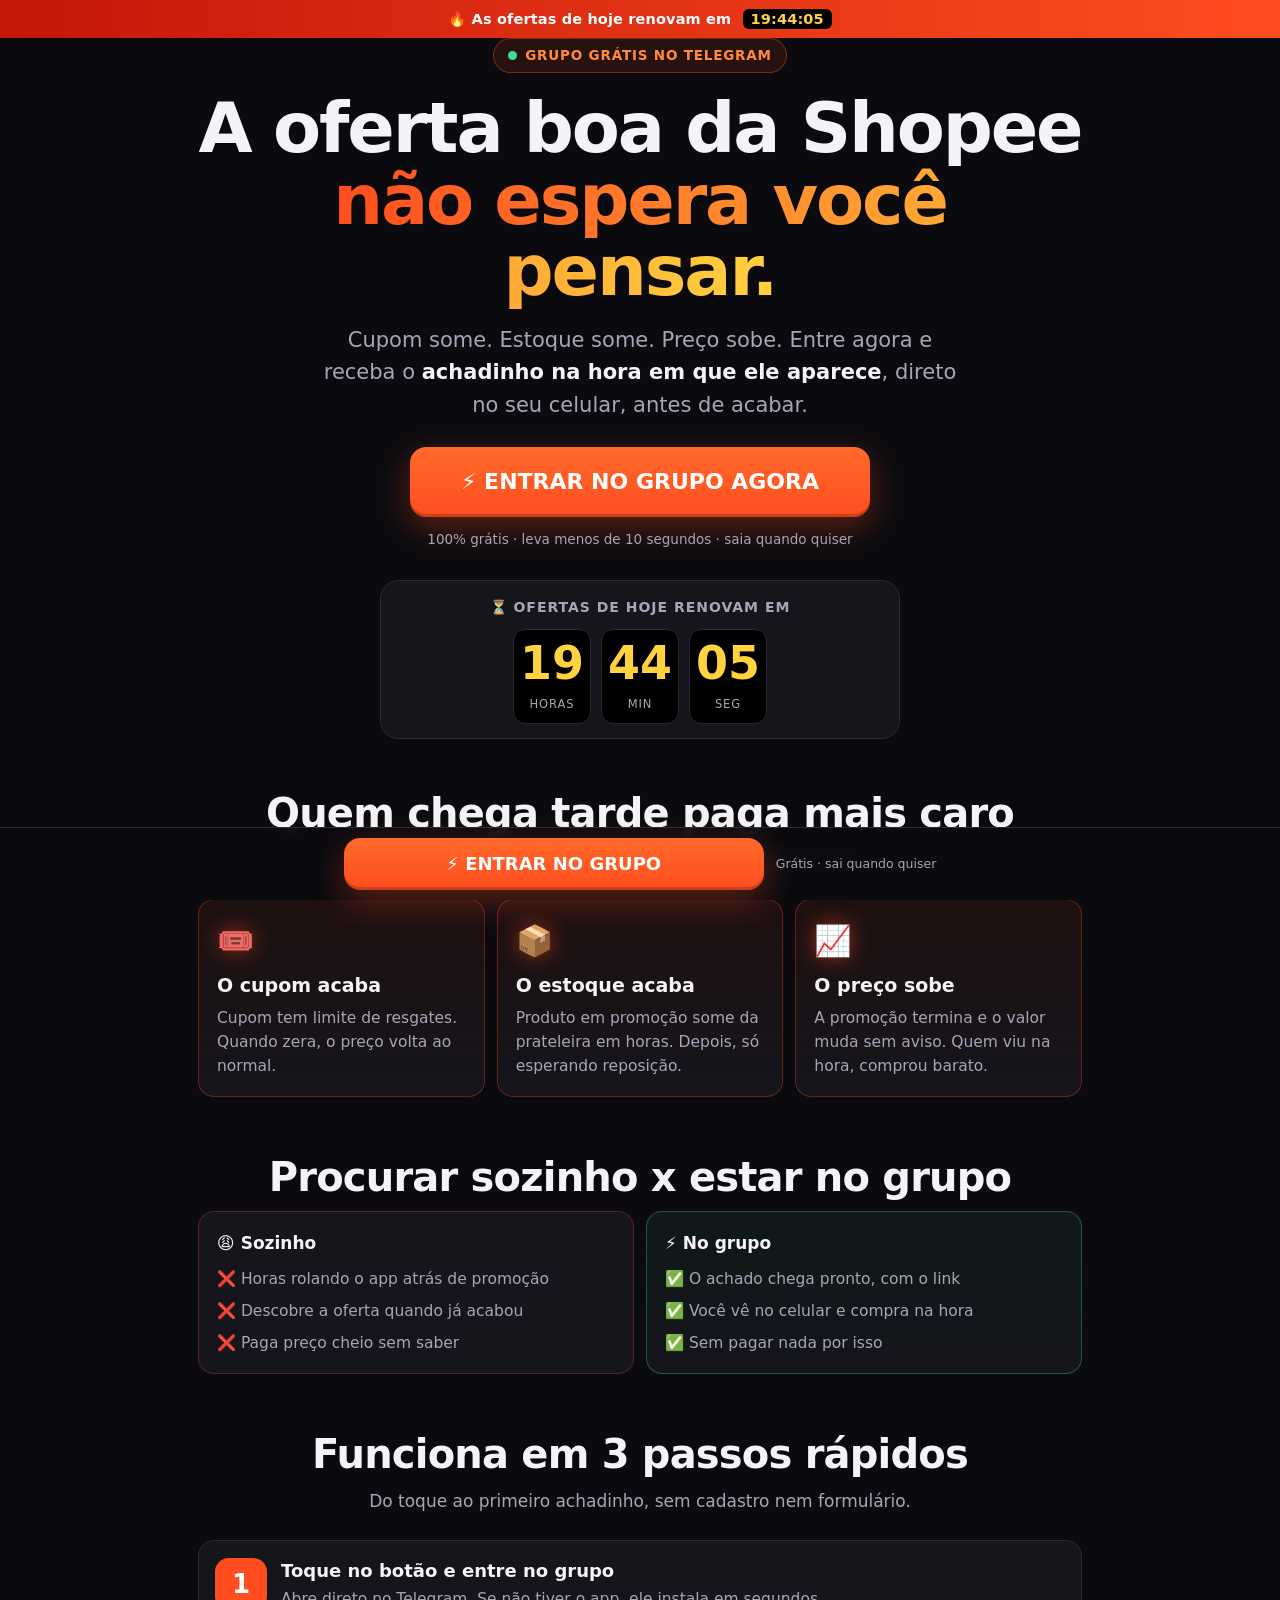
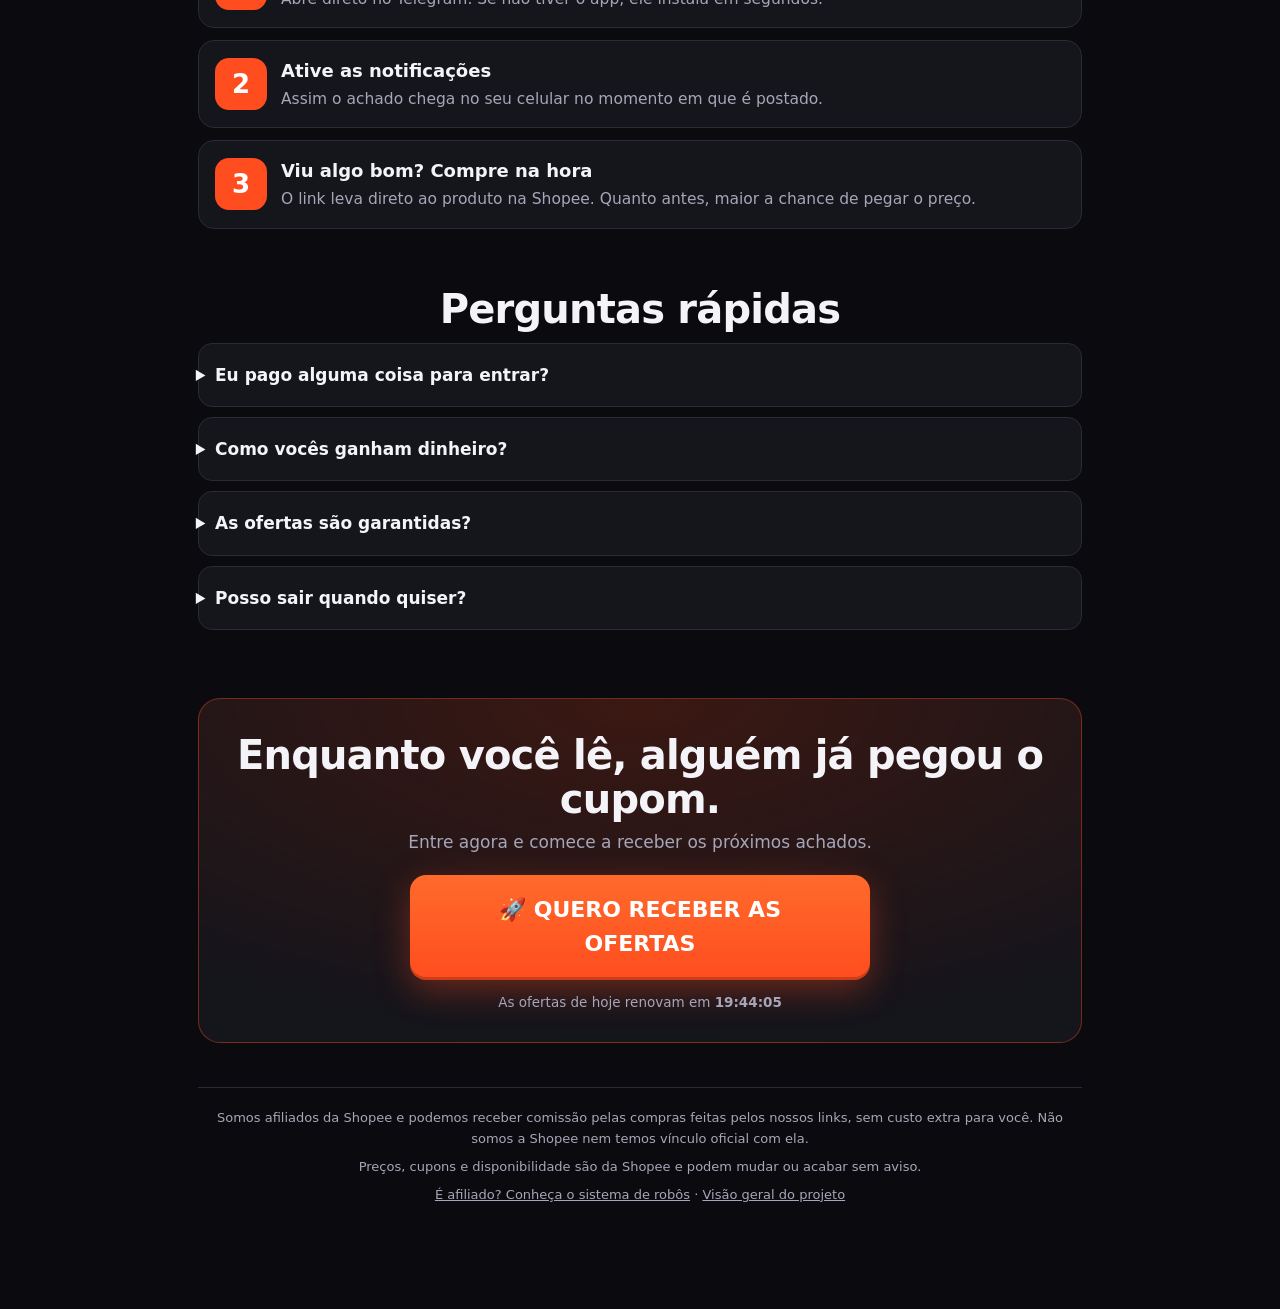
==== commit 375eeaeb: "public: página de venda do sistema para afiliados em /sistema Co-Authored-By: Claude Sonnet 5.5 <nor" ====
--- a/public/index.html
+++ b/public/index.html
@@ -185,7 +185,7 @@
   <footer>
     <p>Somos afiliados da Shopee e podemos receber comissão pelas compras feitas pelos nossos links, sem custo extra para você. Não somos a Shopee nem temos vínculo oficial com ela.</p>
     <p>Preços, cupons e disponibilidade são da Shopee e podem mudar ou acabar sem aviso.</p>
-    <p><a href="/visao-geral">Visão geral do projeto</a></p>
+    <p><a href="/sistema">É afiliado? Conheça o sistema de robôs</a> · <a href="/visao-geral">Visão geral do projeto</a></p>
   </footer>
 </main>
 
